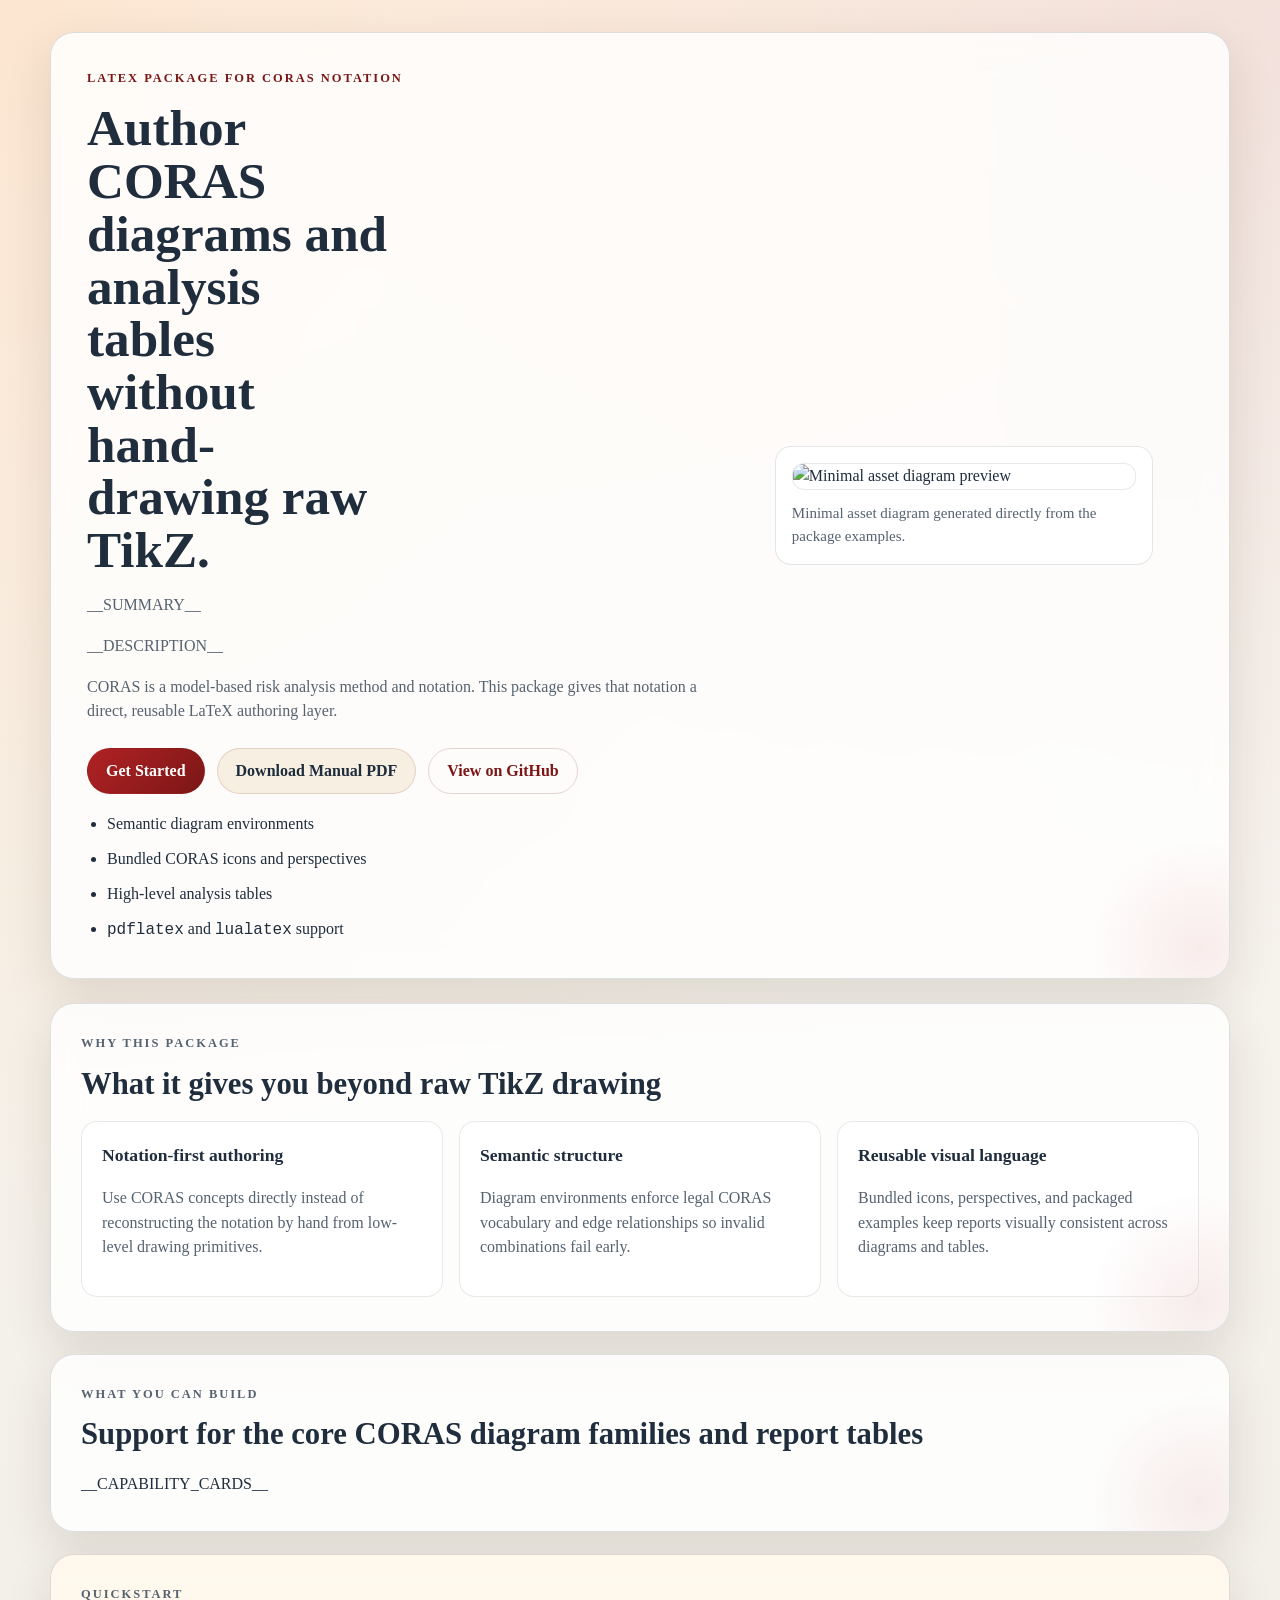
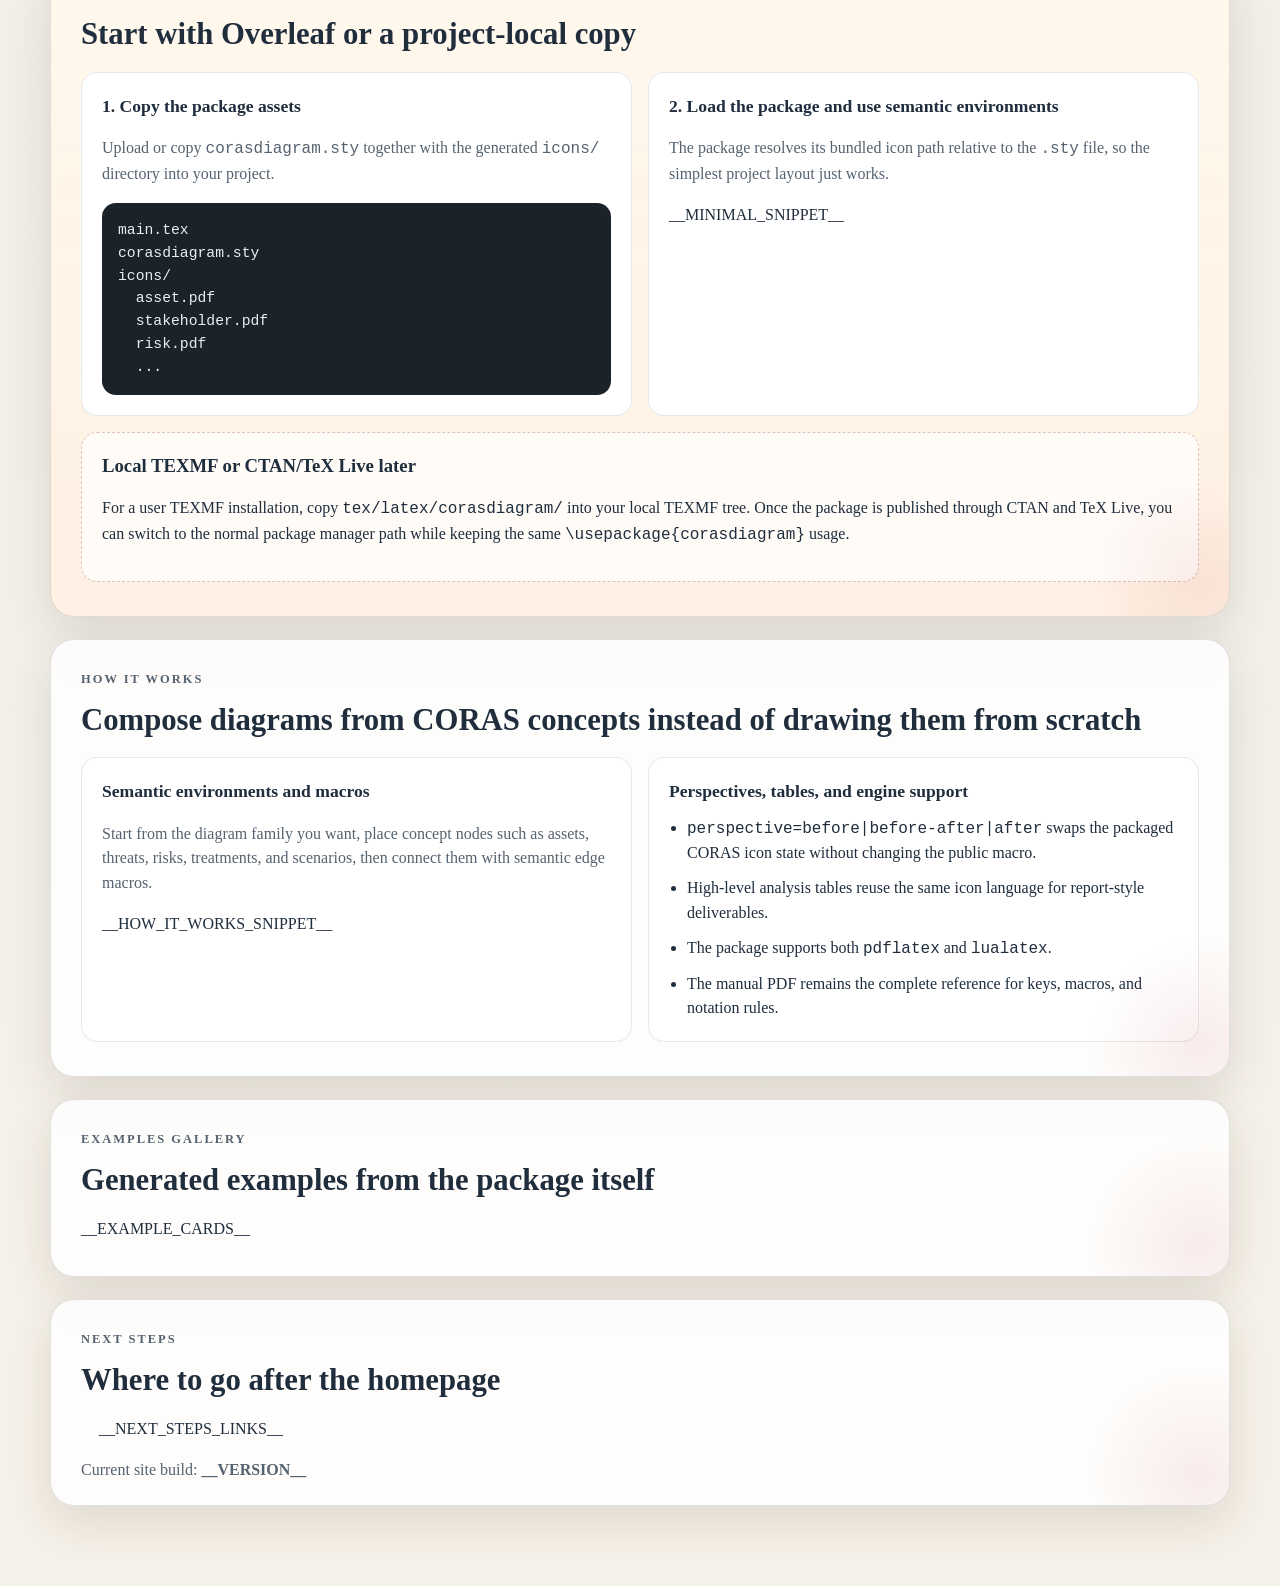
==== site-src/index.html @ f26b9c66 "Redesign Pages site for quick adoption" ====
<!DOCTYPE html>
<html lang="en">
<head>
  <meta charset="utf-8">
  <meta name="viewport" content="width=device-width, initial-scale=1">
  <title>__PAGE_TITLE__</title>
  <meta name="description" content="__SUMMARY__">
  <link rel="icon" href="data:image/svg+xml,%3Csvg xmlns='http://www.w3.org/2000/svg' viewBox='0 0 64 64'%3E%3Crect width='64' height='64' rx='16' fill='%23b12224'/%3E%3Cpath d='M32 10 54 50H10Z' fill='white'/%3E%3Cpath d='M32 22v14' stroke='%23b12224' stroke-width='5' stroke-linecap='round'/%3E%3Ccircle cx='32' cy='42' r='3.5' fill='%23b12224'/%3E%3C/svg%3E">
  <link rel="stylesheet" href="styles.css">
</head>
<body>
  <main class="page-shell">
    <section class="hero">
      <div class="hero__copy">
        <p class="eyebrow">LaTeX package for CORAS notation</p>
        <h1>Author CORAS diagrams and analysis tables without hand-drawing raw TikZ.</h1>
        <p class="hero__summary">__SUMMARY__</p>
        <p class="hero__description">__DESCRIPTION__</p>
        <p class="hero__description">CORAS is a model-based risk analysis method and notation. This package gives that notation a direct, reusable LaTeX authoring layer.</p>
        <div class="hero__actions">
          <a class="button button--primary" href="#get-started">Get Started</a>
          <a class="button button--secondary" href="corasdiagram-doc.pdf">Download Manual PDF</a>
          <a class="button button--ghost" href="__REPO_URL__">View on GitHub</a>
        </div>
        <ul class="hero__facts">
          <li>Semantic diagram environments</li>
          <li>Bundled CORAS icons and perspectives</li>
          <li>High-level analysis tables</li>
          <li><code>pdflatex</code> and <code>lualatex</code> support</li>
        </ul>
      </div>
      <div class="hero__visual">
        <figure class="preview-frame preview-frame--hero">
          <img src="minimal-1.png" alt="Minimal asset diagram preview">
          <figcaption>Minimal asset diagram generated directly from the package examples.</figcaption>
        </figure>
      </div>
    </section>

    <section class="section">
      <div class="section-heading">
        <p class="eyebrow">Why this package</p>
        <h2>What it gives you beyond raw TikZ drawing</h2>
      </div>
      <div class="why-grid">
        <article class="why-card">
          <h3>Notation-first authoring</h3>
          <p>Use CORAS concepts directly instead of reconstructing the notation by hand from low-level drawing primitives.</p>
        </article>
        <article class="why-card">
          <h3>Semantic structure</h3>
          <p>Diagram environments enforce legal CORAS vocabulary and edge relationships so invalid combinations fail early.</p>
        </article>
        <article class="why-card">
          <h3>Reusable visual language</h3>
          <p>Bundled icons, perspectives, and packaged examples keep reports visually consistent across diagrams and tables.</p>
        </article>
      </div>
    </section>

    <section class="section">
      <div class="section-heading">
        <p class="eyebrow">What you can build</p>
        <h2>Support for the core CORAS diagram families and report tables</h2>
      </div>
      <div class="capability-grid">
        __CAPABILITY_CARDS__
      </div>
    </section>

    <section class="section section--accent" id="get-started">
      <div class="section-heading">
        <p class="eyebrow">Quickstart</p>
        <h2>Start with Overleaf or a project-local copy</h2>
      </div>
      <div class="quickstart-grid">
        <article class="info-card">
          <h3>1. Copy the package assets</h3>
          <p>Upload or copy <code>corasdiagram.sty</code> together with the generated <code>icons/</code> directory into your project.</p>
          <pre><code>main.tex
corasdiagram.sty
icons/
  asset.pdf
  stakeholder.pdf
  risk.pdf
  ...</code></pre>
        </article>
        <article class="info-card">
          <h3>2. Load the package and use semantic environments</h3>
          <p>The package resolves its bundled icon path relative to the <code>.sty</code> file, so the simplest project layout just works.</p>
          __MINIMAL_SNIPPET__
        </article>
      </div>
      <div class="quickstart-note">
        <h3>Local TEXMF or CTAN/TeX Live later</h3>
        <p>
          For a user TEXMF installation, copy <code>tex/latex/corasdiagram/</code> into your local TEXMF tree.
          Once the package is published through CTAN and TeX Live, you can switch to the normal package manager path while keeping the same <code>\usepackage{corasdiagram}</code> usage.
        </p>
      </div>
    </section>

    <section class="section">
      <div class="section-heading">
        <p class="eyebrow">How it works</p>
        <h2>Compose diagrams from CORAS concepts instead of drawing them from scratch</h2>
      </div>
      <div class="how-grid">
        <article class="info-card">
          <h3>Semantic environments and macros</h3>
          <p>Start from the diagram family you want, place concept nodes such as assets, threats, risks, treatments, and scenarios, then connect them with semantic edge macros.</p>
          __HOW_IT_WORKS_SNIPPET__
        </article>
        <article class="info-card">
          <h3>Perspectives, tables, and engine support</h3>
          <ul class="feature-list">
            <li><code>perspective=before|before-after|after</code> swaps the packaged CORAS icon state without changing the public macro.</li>
            <li>High-level analysis tables reuse the same icon language for report-style deliverables.</li>
            <li>The package supports both <code>pdflatex</code> and <code>lualatex</code>.</li>
            <li>The manual PDF remains the complete reference for keys, macros, and notation rules.</li>
          </ul>
        </article>
      </div>
    </section>

    <section class="section">
      <div class="section-heading">
        <p class="eyebrow">Examples gallery</p>
        <h2>Generated examples from the package itself</h2>
      </div>
      <div class="gallery-grid">
        __EXAMPLE_CARDS__
      </div>
    </section>

    <section class="section section--compact">
      <div class="section-heading">
        <p class="eyebrow">Next steps</p>
        <h2>Where to go after the homepage</h2>
      </div>
      <div class="next-steps">
        <ul>
          __NEXT_STEPS_LINKS__
        </ul>
        <p class="site-meta">Current site build: <strong>__VERSION__</strong></p>
      </div>
    </section>
  </main>
  <script src="app.js"></script>
</body>
</html>
---- site-src/styles.css ----
:root {
  --bg: #f2efe8;
  --surface: rgba(255, 255, 255, 0.82);
  --surface-strong: #ffffff;
  --surface-ink: #1f2d3d;
  --muted: #556270;
  --line: rgba(31, 45, 61, 0.14);
  --accent: #b12224;
  --accent-deep: #7b1616;
  --accent-soft: #ffe8d7;
  --sand: #f7efe1;
  --shadow: 0 18px 48px rgba(47, 34, 20, 0.12);
  --radius: 24px;
  --radius-small: 16px;
}

* {
  box-sizing: border-box;
}

html {
  scroll-behavior: smooth;
}

body {
  margin: 0;
  color: var(--surface-ink);
  background:
    radial-gradient(circle at top left, rgba(255, 208, 169, 0.45), transparent 38%),
    radial-gradient(circle at top right, rgba(177, 34, 36, 0.10), transparent 28%),
    linear-gradient(180deg, #faf7f1 0%, var(--bg) 56%, #f7f2e9 100%);
  font-family: "Iowan Old Style", "Palatino Linotype", "Book Antiqua", Georgia, serif;
  line-height: 1.55;
}

img {
  display: block;
  width: 100%;
  height: auto;
}

a {
  color: var(--accent-deep);
}

code,
pre {
  font-family: "SFMono-Regular", "Menlo", "Monaco", "Consolas", monospace;
}

.page-shell {
  width: min(1180px, calc(100% - 32px));
  margin: 0 auto;
  padding: 32px 0 64px;
}

.hero,
.section {
  position: relative;
  overflow: hidden;
  border: 1px solid var(--line);
  border-radius: var(--radius);
  background: var(--surface);
  backdrop-filter: blur(14px);
  box-shadow: var(--shadow);
}

.hero {
  display: grid;
  gap: 28px;
  padding: 36px;
  margin-bottom: 24px;
}

.hero::after,
.section::after {
  content: "";
  position: absolute;
  inset: auto -80px -80px auto;
  width: 220px;
  height: 220px;
  background: radial-gradient(circle, rgba(177, 34, 36, 0.08), transparent 70%);
  pointer-events: none;
}

.hero__copy h1 {
  margin: 0 0 16px;
  font-size: clamp(2.3rem, 4vw, 4.6rem);
  line-height: 1.03;
  max-width: 12ch;
}

.eyebrow {
  margin: 0 0 14px;
  color: var(--accent-deep);
  font-size: 0.78rem;
  font-weight: 700;
  letter-spacing: 0.16em;
  text-transform: uppercase;
}

.hero__summary,
.hero__description,
.section-heading p,
.capability-card p,
.why-card p,
.info-card p,
.gallery-card p,
.next-steps p {
  color: var(--muted);
}

.hero__actions {
  display: flex;
  flex-wrap: wrap;
  gap: 12px;
  margin: 24px 0 18px;
}

.button {
  display: inline-flex;
  align-items: center;
  justify-content: center;
  min-height: 46px;
  padding: 0 18px;
  border-radius: 999px;
  border: 1px solid transparent;
  font-weight: 700;
  text-decoration: none;
  transition: transform 0.18s ease, border-color 0.18s ease, background 0.18s ease;
}

.button:hover {
  transform: translateY(-1px);
}

.button--primary {
  color: white;
  background: linear-gradient(135deg, var(--accent), var(--accent-deep));
}

.button--secondary {
  color: var(--surface-ink);
  background: var(--sand);
  border-color: rgba(123, 22, 22, 0.14);
}

.button--ghost {
  color: var(--accent-deep);
  background: transparent;
  border-color: rgba(123, 22, 22, 0.18);
}

.hero__facts {
  display: grid;
  gap: 10px;
  margin: 0;
  padding-left: 20px;
}

.hero__facts li {
  color: var(--surface-ink);
}

.preview-frame {
  padding: 16px;
  border-radius: var(--radius-small);
  background: rgba(255, 255, 255, 0.9);
  border: 1px solid rgba(31, 45, 61, 0.12);
}

.preview-frame img {
  border-radius: 12px;
  border: 1px solid rgba(31, 45, 61, 0.10);
  background: white;
}

.preview-frame figcaption {
  margin-top: 12px;
  color: var(--muted);
  font-size: 0.94rem;
}

.section {
  padding: 30px 30px 34px;
  margin-bottom: 22px;
}

.section--accent {
  background: linear-gradient(180deg, rgba(255, 248, 237, 0.98), rgba(255, 241, 226, 0.92));
}

.section--compact {
  padding-bottom: 22px;
}

.section-heading {
  margin-bottom: 20px;
}

.section-heading h2 {
  margin: 0;
  font-size: clamp(1.7rem, 2.4vw, 2.5rem);
  line-height: 1.1;
}

.why-grid,
.capability-grid,
.quickstart-grid,
.how-grid,
.gallery-grid {
  display: grid;
  gap: 16px;
}

.why-card,
.capability-card,
.info-card,
.gallery-card,
.code-card {
  position: relative;
  padding: 20px;
  border: 1px solid rgba(31, 45, 61, 0.10);
  border-radius: var(--radius-small);
  background: var(--surface-strong);
}

.why-card h3,
.capability-card h3,
.info-card h3,
.gallery-card h3,
.code-card h3 {
  margin: 0 0 10px;
  font-size: 1.1rem;
}

.capability-card {
  background: linear-gradient(180deg, rgba(255, 255, 255, 0.97), rgba(255, 251, 247, 0.97));
}

.quickstart-note {
  margin-top: 16px;
  padding: 18px 20px;
  border-radius: var(--radius-small);
  border: 1px dashed rgba(123, 22, 22, 0.25);
  background: rgba(255, 255, 255, 0.7);
}

.quickstart-note h3 {
  margin: 0 0 8px;
}

pre {
  margin: 14px 0 0;
  padding: 16px;
  overflow-x: auto;
  border-radius: 14px;
  background: #1b2229;
  color: #e9eef2;
  font-size: 0.92rem;
}

.code-card pre {
  margin-top: 12px;
}

.code-card__header {
  display: flex;
  align-items: center;
  justify-content: space-between;
  gap: 16px;
}

.copy-button {
  padding: 8px 12px;
  border: 1px solid rgba(27, 34, 41, 0.14);
  border-radius: 999px;
  background: #fff5eb;
  color: var(--accent-deep);
  font: inherit;
  font-size: 0.88rem;
  font-weight: 700;
  cursor: pointer;
}

.feature-list {
  display: grid;
  gap: 10px;
  margin: 0;
  padding-left: 18px;
}

.gallery-card {
  padding: 0;
  overflow: hidden;
}

.gallery-card img {
  aspect-ratio: 4 / 3;
  object-fit: cover;
  border-bottom: 1px solid rgba(31, 45, 61, 0.10);
  background: white;
}

.gallery-card__body {
  padding: 18px;
}

.next-steps ul {
  display: grid;
  gap: 10px;
  padding-left: 18px;
  margin: 0 0 16px;
}

.site-meta {
  margin: 0;
}

@media (min-width: 900px) {
  .hero {
    grid-template-columns: minmax(0, 1.15fr) minmax(320px, 0.85fr);
    align-items: center;
  }

  .why-grid,
  .capability-grid {
    grid-template-columns: repeat(3, minmax(0, 1fr));
  }

  .quickstart-grid,
  .how-grid {
    grid-template-columns: repeat(2, minmax(0, 1fr));
  }

  .gallery-grid {
    grid-template-columns: repeat(2, minmax(0, 1fr));
  }
}

@media (min-width: 1160px) {
  .gallery-grid {
    grid-template-columns: repeat(3, minmax(0, 1fr));
  }
}

@media (max-width: 720px) {
  .page-shell {
    width: min(100% - 20px, 1180px);
    padding-top: 20px;
  }

  .hero,
  .section {
    padding: 22px 18px 24px;
  }

  .hero__copy h1 {
    max-width: none;
  }

  .hero__actions {
    flex-direction: column;
  }

  .button {
    width: 100%;
  }
}
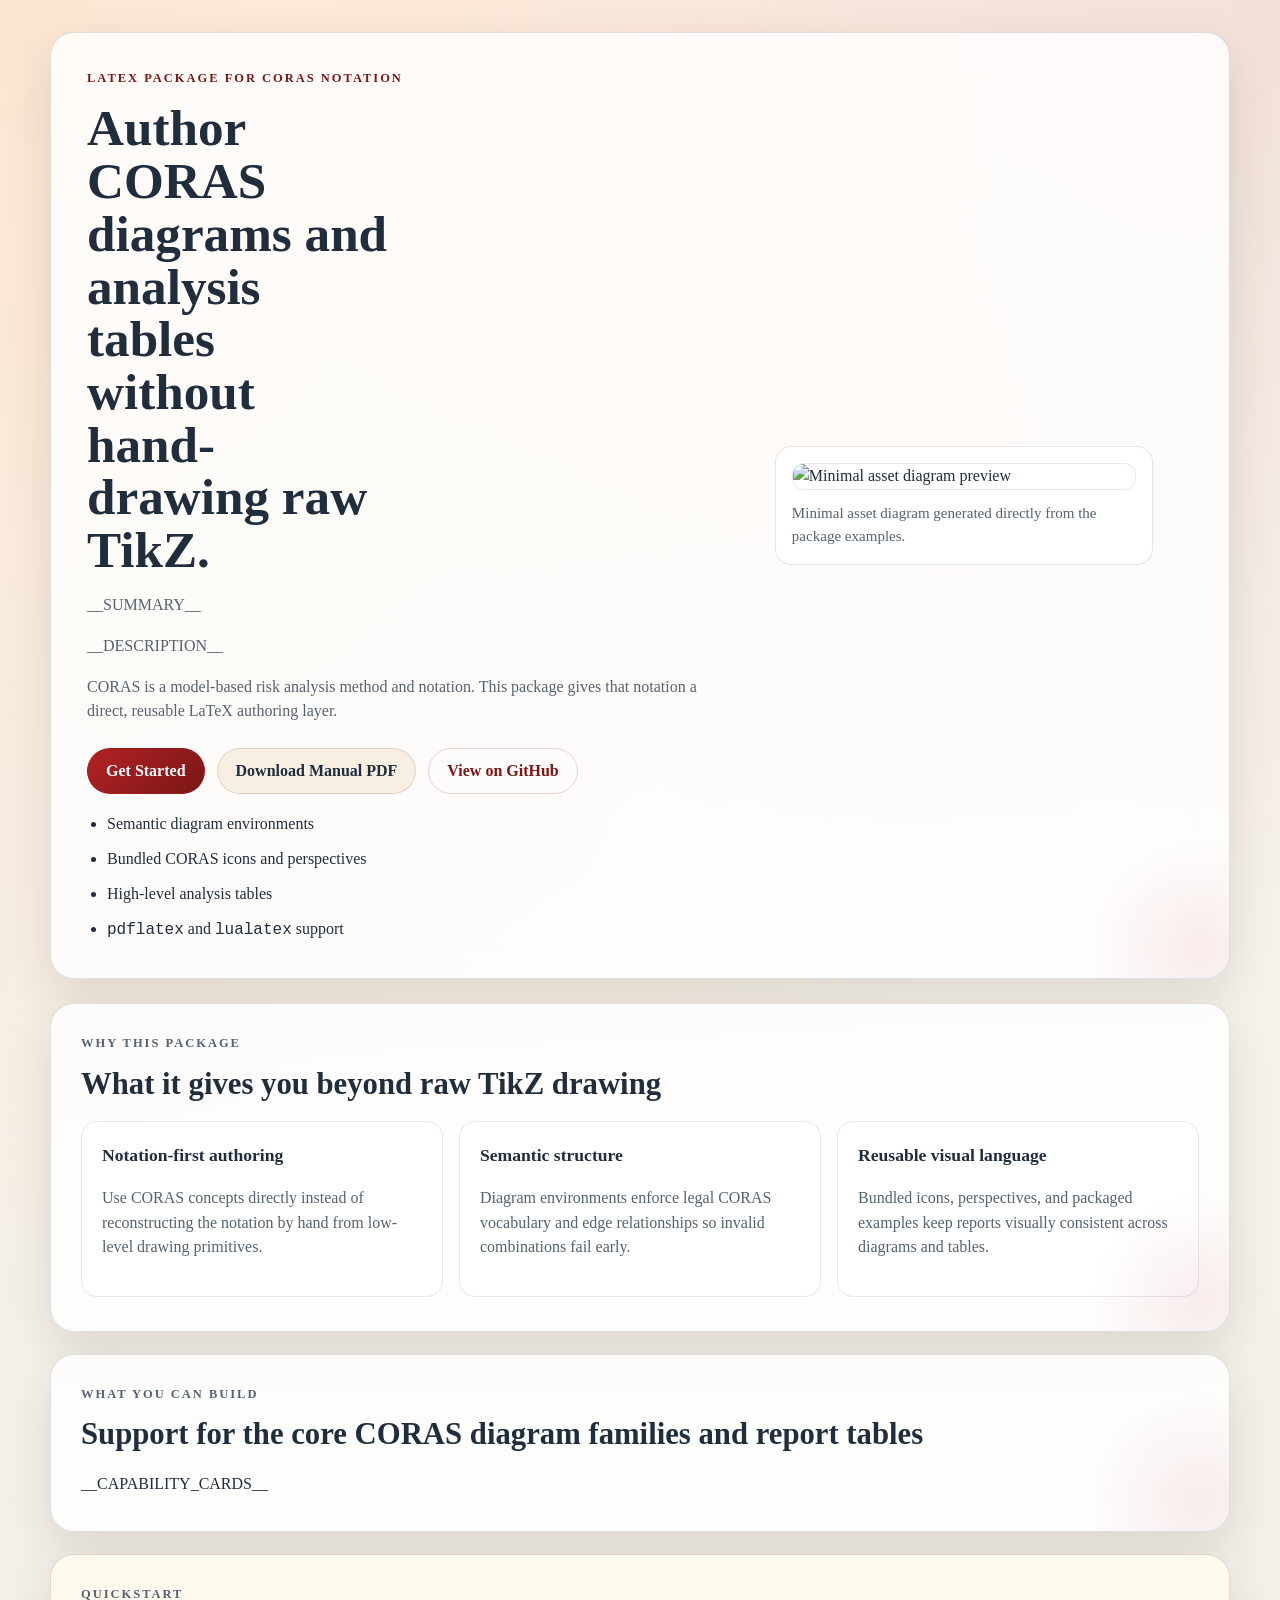
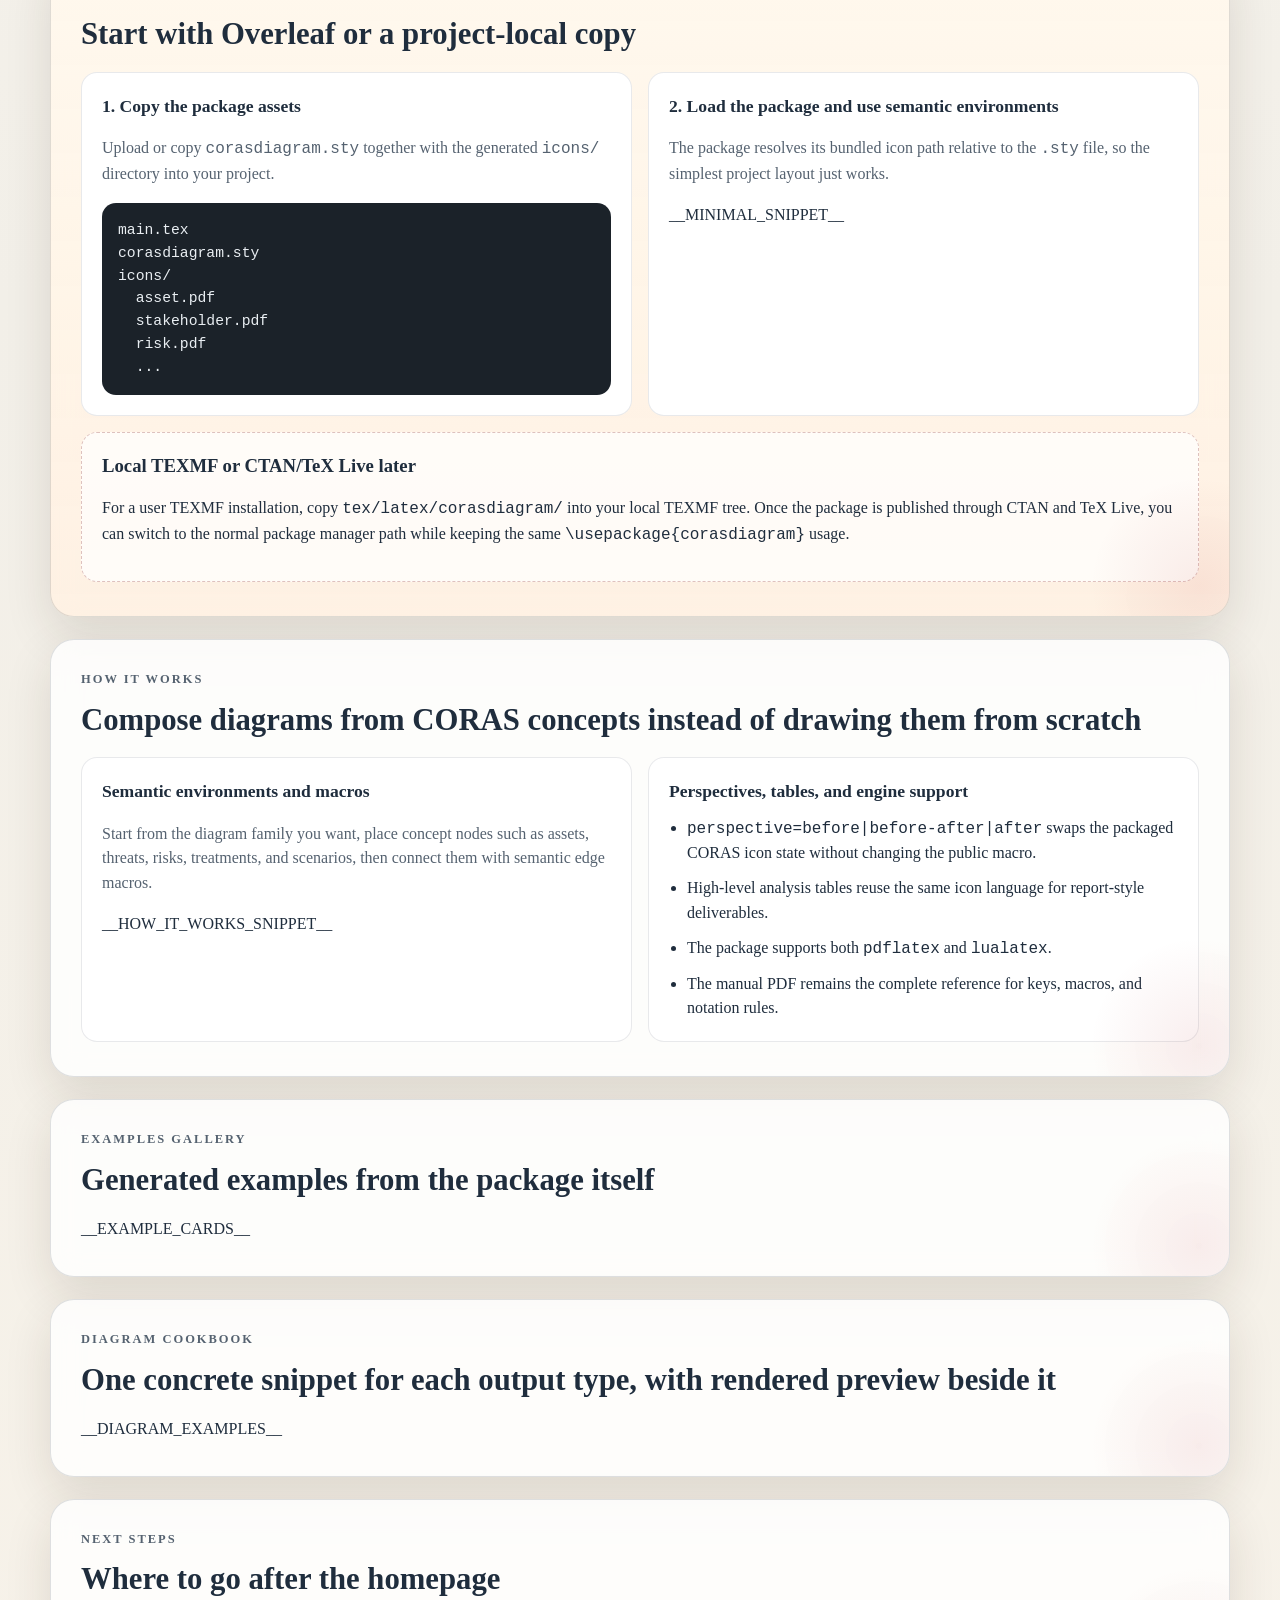
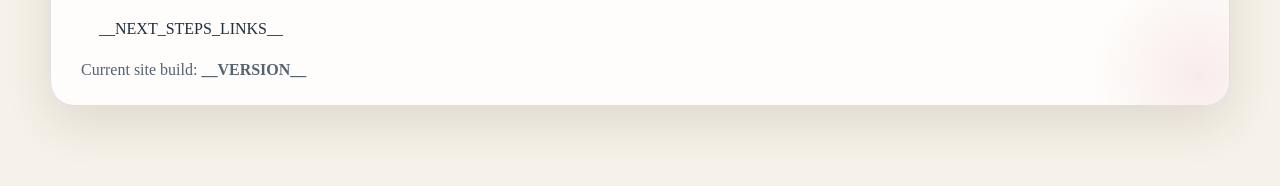
==== commit a40163c9: "Add diagram cookbook examples to site" ====
--- a/site-src/index.html
+++ b/site-src/index.html
@@ -133,6 +133,16 @@
       </div>
     </section>
 
+    <section class="section">
+      <div class="section-heading">
+        <p class="eyebrow">Diagram cookbook</p>
+        <h2>One concrete snippet for each output type, with rendered preview beside it</h2>
+      </div>
+      <div class="example-rows">
+        __DIAGRAM_EXAMPLES__
+      </div>
+    </section>
+
     <section class="section section--compact">
       <div class="section-heading">
         <p class="eyebrow">Next steps</p>
--- a/site-src/styles.css
+++ b/site-src/styles.css
@@ -317,6 +317,24 @@
   margin: 0;
 }
 
+.example-rows {
+  display: grid;
+  gap: 18px;
+}
+
+.example-row {
+  display: grid;
+  gap: 14px;
+}
+
+.example-row__visual {
+  margin: 0;
+}
+
+.example-row .code-card {
+  margin: 0;
+}
+
 @media (min-width: 900px) {
   .hero {
     grid-template-columns: minmax(0, 1.15fr) minmax(320px, 0.85fr);
@@ -336,6 +354,11 @@
   .gallery-grid {
     grid-template-columns: repeat(2, minmax(0, 1fr));
   }
+
+  .example-row {
+    grid-template-columns: minmax(0, 1fr) minmax(0, 1fr);
+    align-items: start;
+  }
 }
 
 @media (min-width: 1160px) {
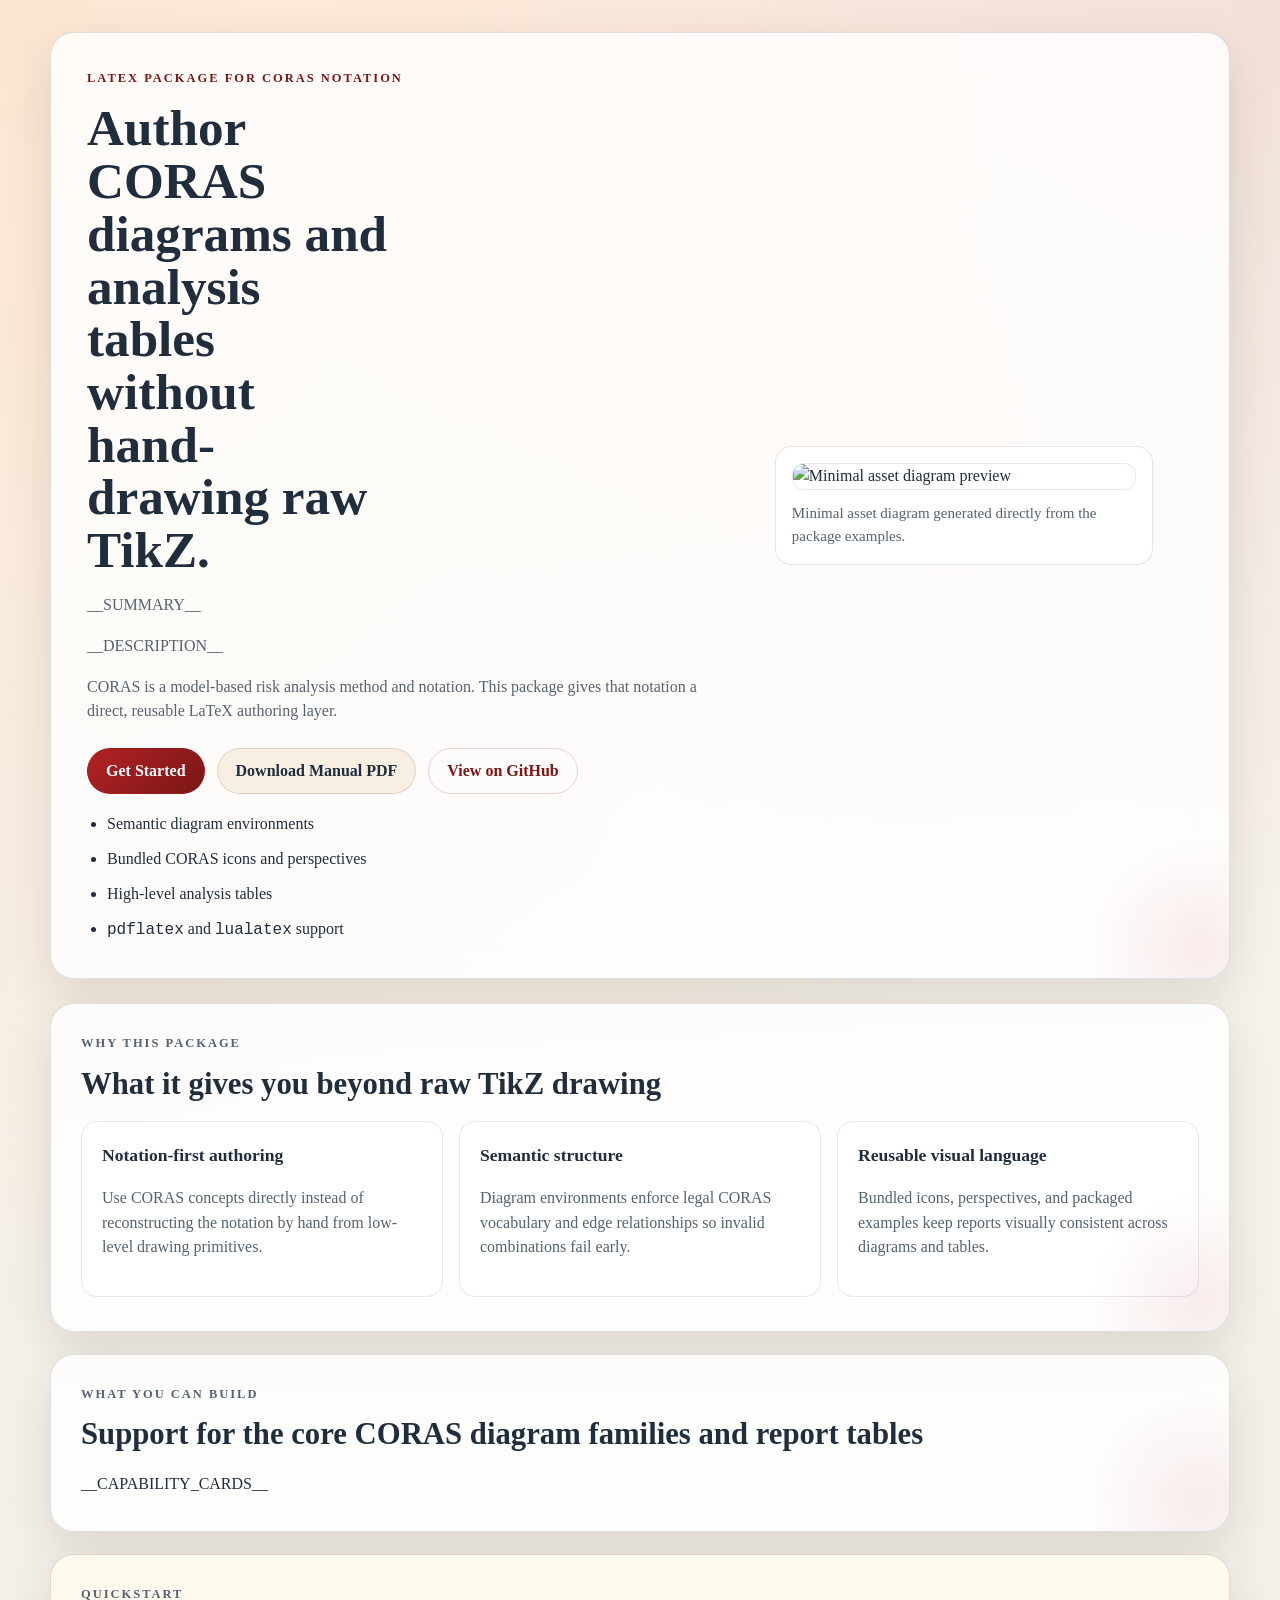
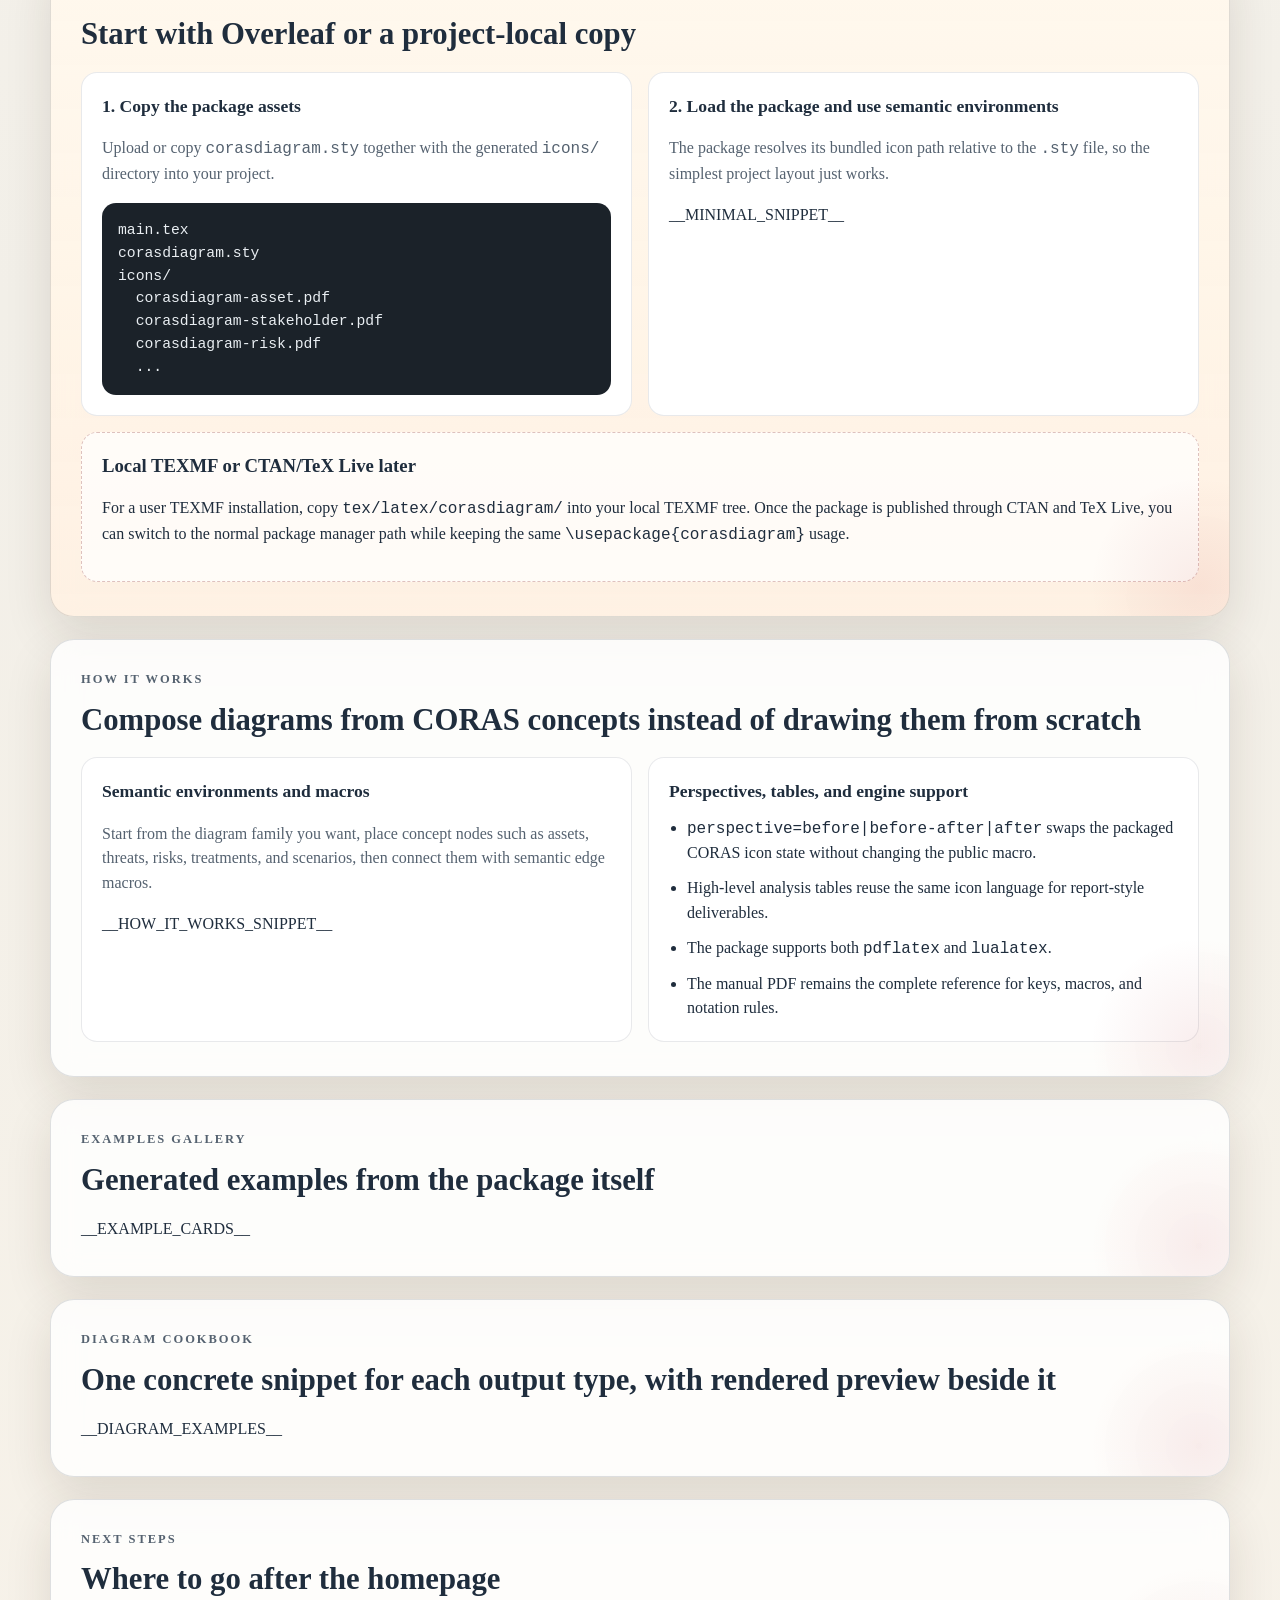
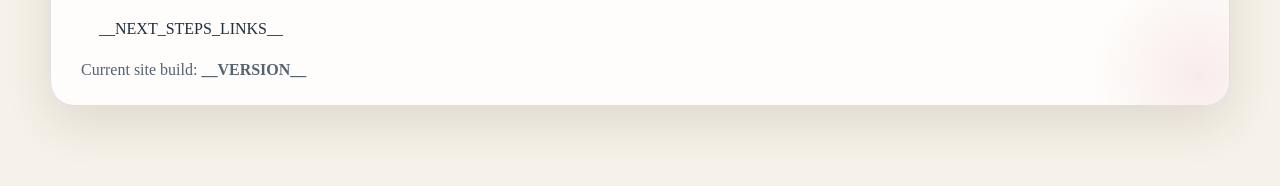
==== commit e36fbc82: "Prefix runtime icon PDFs for TeX Live" ====
--- a/site-src/index.html
+++ b/site-src/index.html
@@ -80,9 +80,9 @@
           <pre><code>main.tex
 corasdiagram.sty
 icons/
-  asset.pdf
-  stakeholder.pdf
-  risk.pdf
+  corasdiagram-asset.pdf
+  corasdiagram-stakeholder.pdf
+  corasdiagram-risk.pdf
   ...</code></pre>
         </article>
         <article class="info-card">
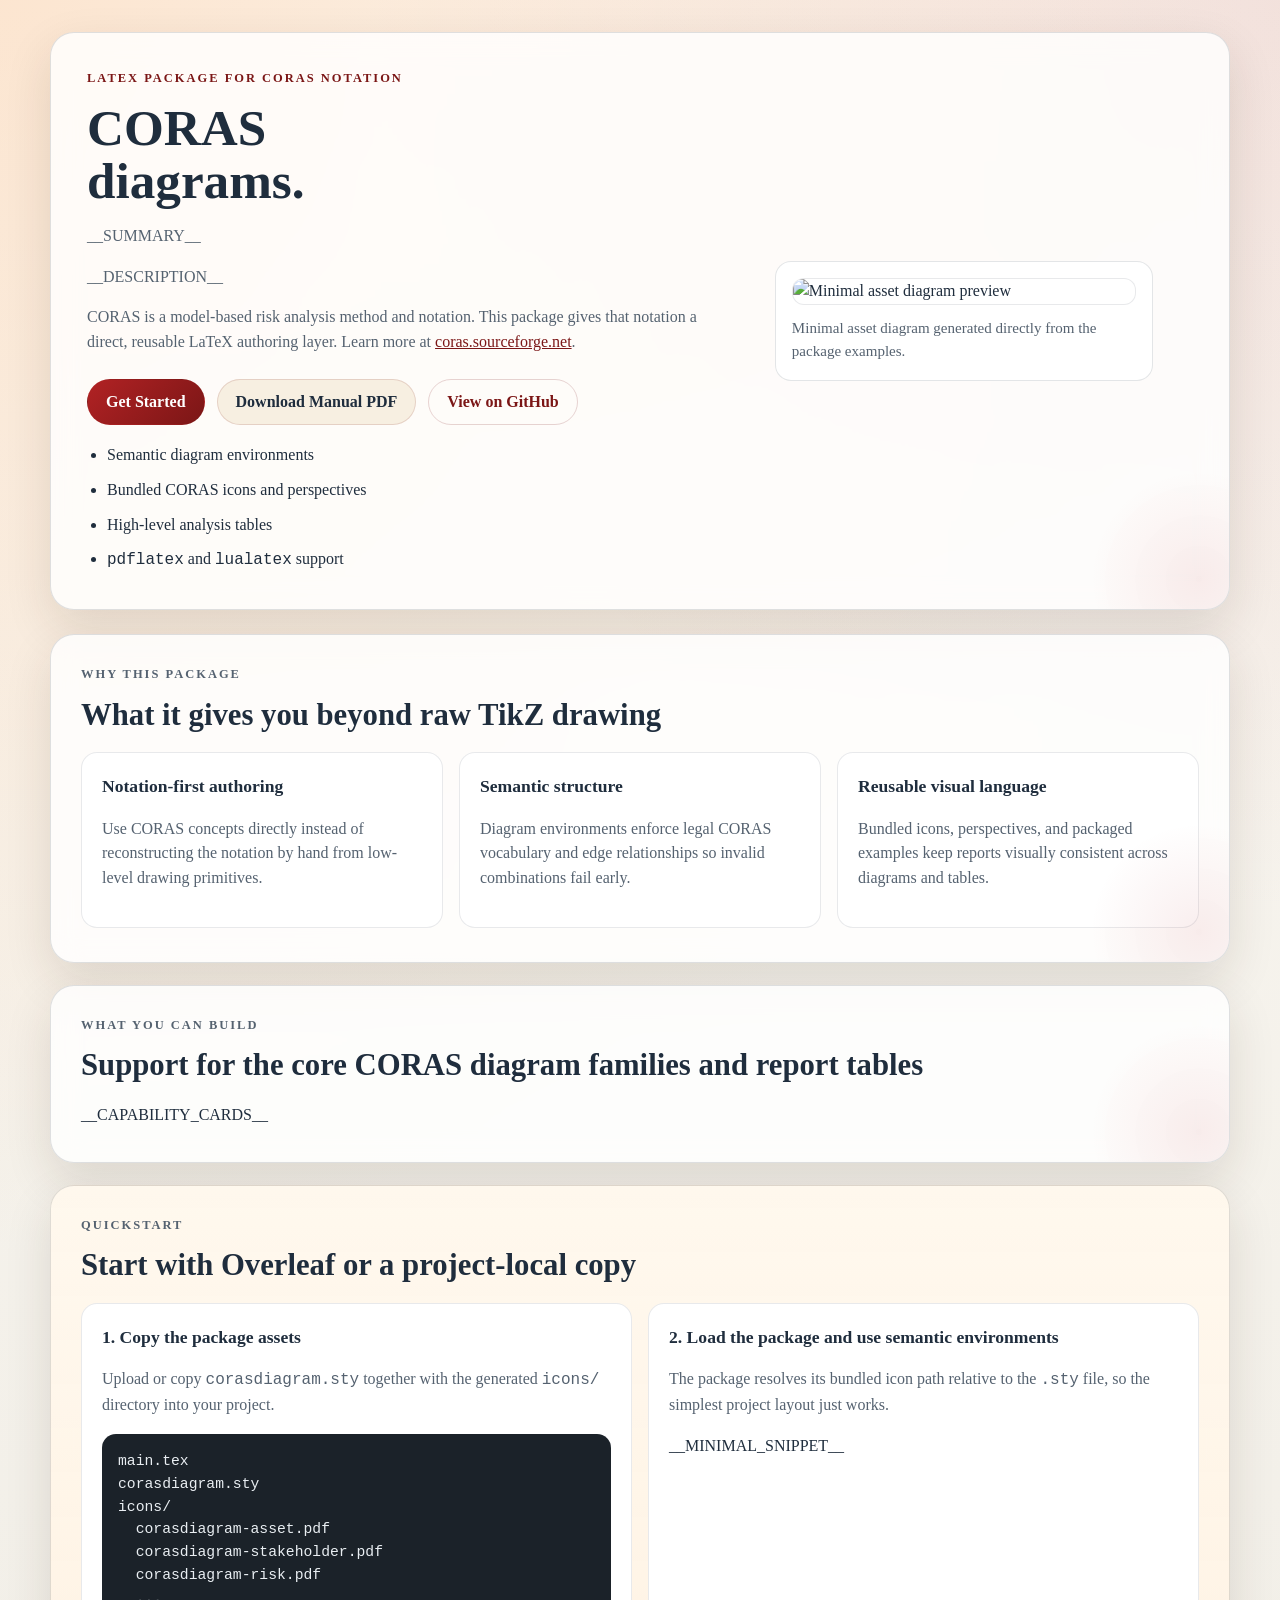
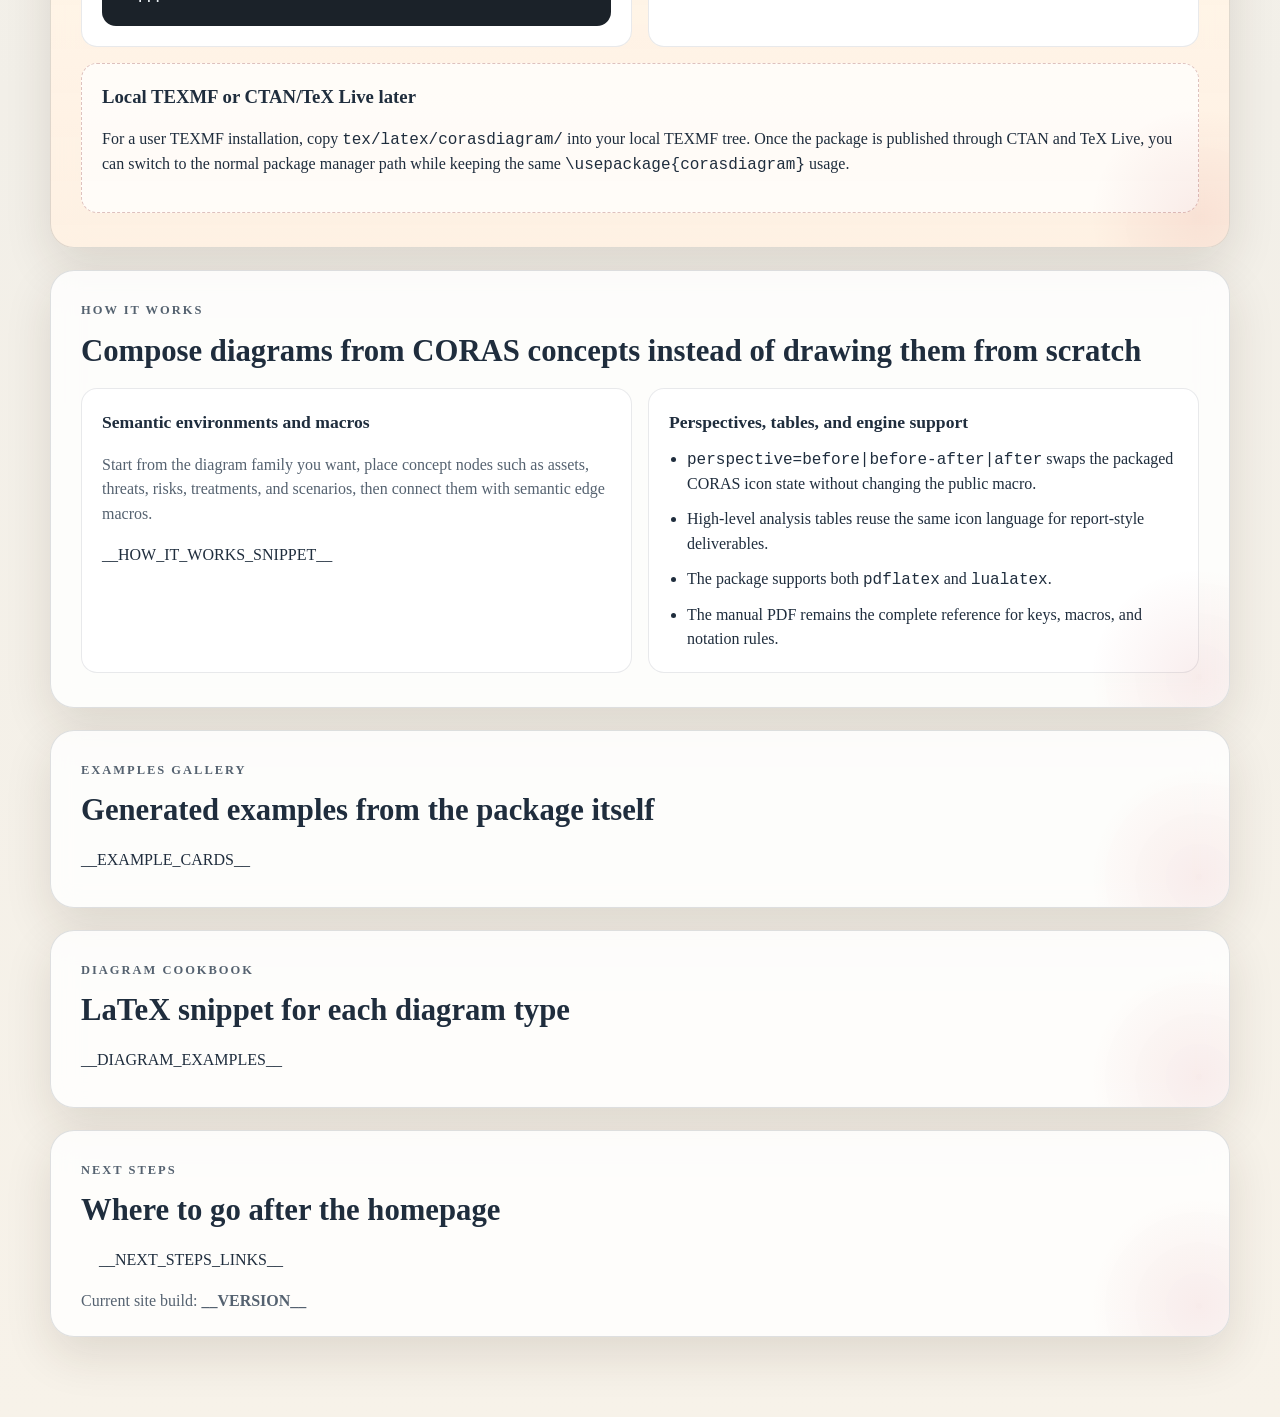
==== commit 26fe4cc0: "Refine site hero copy and diagram examples heading" ====
--- a/site-src/index.html
+++ b/site-src/index.html
@@ -13,10 +13,10 @@
     <section class="hero">
       <div class="hero__copy">
         <p class="eyebrow">LaTeX package for CORAS notation</p>
-        <h1>Author CORAS diagrams and analysis tables without hand-drawing raw TikZ.</h1>
+        <h1>CORAS diagrams.</h1>
         <p class="hero__summary">__SUMMARY__</p>
         <p class="hero__description">__DESCRIPTION__</p>
-        <p class="hero__description">CORAS is a model-based risk analysis method and notation. This package gives that notation a direct, reusable LaTeX authoring layer.</p>
+        <p class="hero__description">CORAS is a model-based risk analysis method and notation. This package gives that notation a direct, reusable LaTeX authoring layer. Learn more at <a href="https://coras.sourceforge.net/index.html">coras.sourceforge.net</a>.</p>
         <div class="hero__actions">
           <a class="button button--primary" href="#get-started">Get Started</a>
           <a class="button button--secondary" href="corasdiagram-doc.pdf">Download Manual PDF</a>
@@ -136,7 +136,7 @@
     <section class="section">
       <div class="section-heading">
         <p class="eyebrow">Diagram cookbook</p>
-        <h2>One concrete snippet for each output type, with rendered preview beside it</h2>
+        <h2>LaTeX snippet for each diagram type</h2>
       </div>
       <div class="example-rows">
         __DIAGRAM_EXAMPLES__
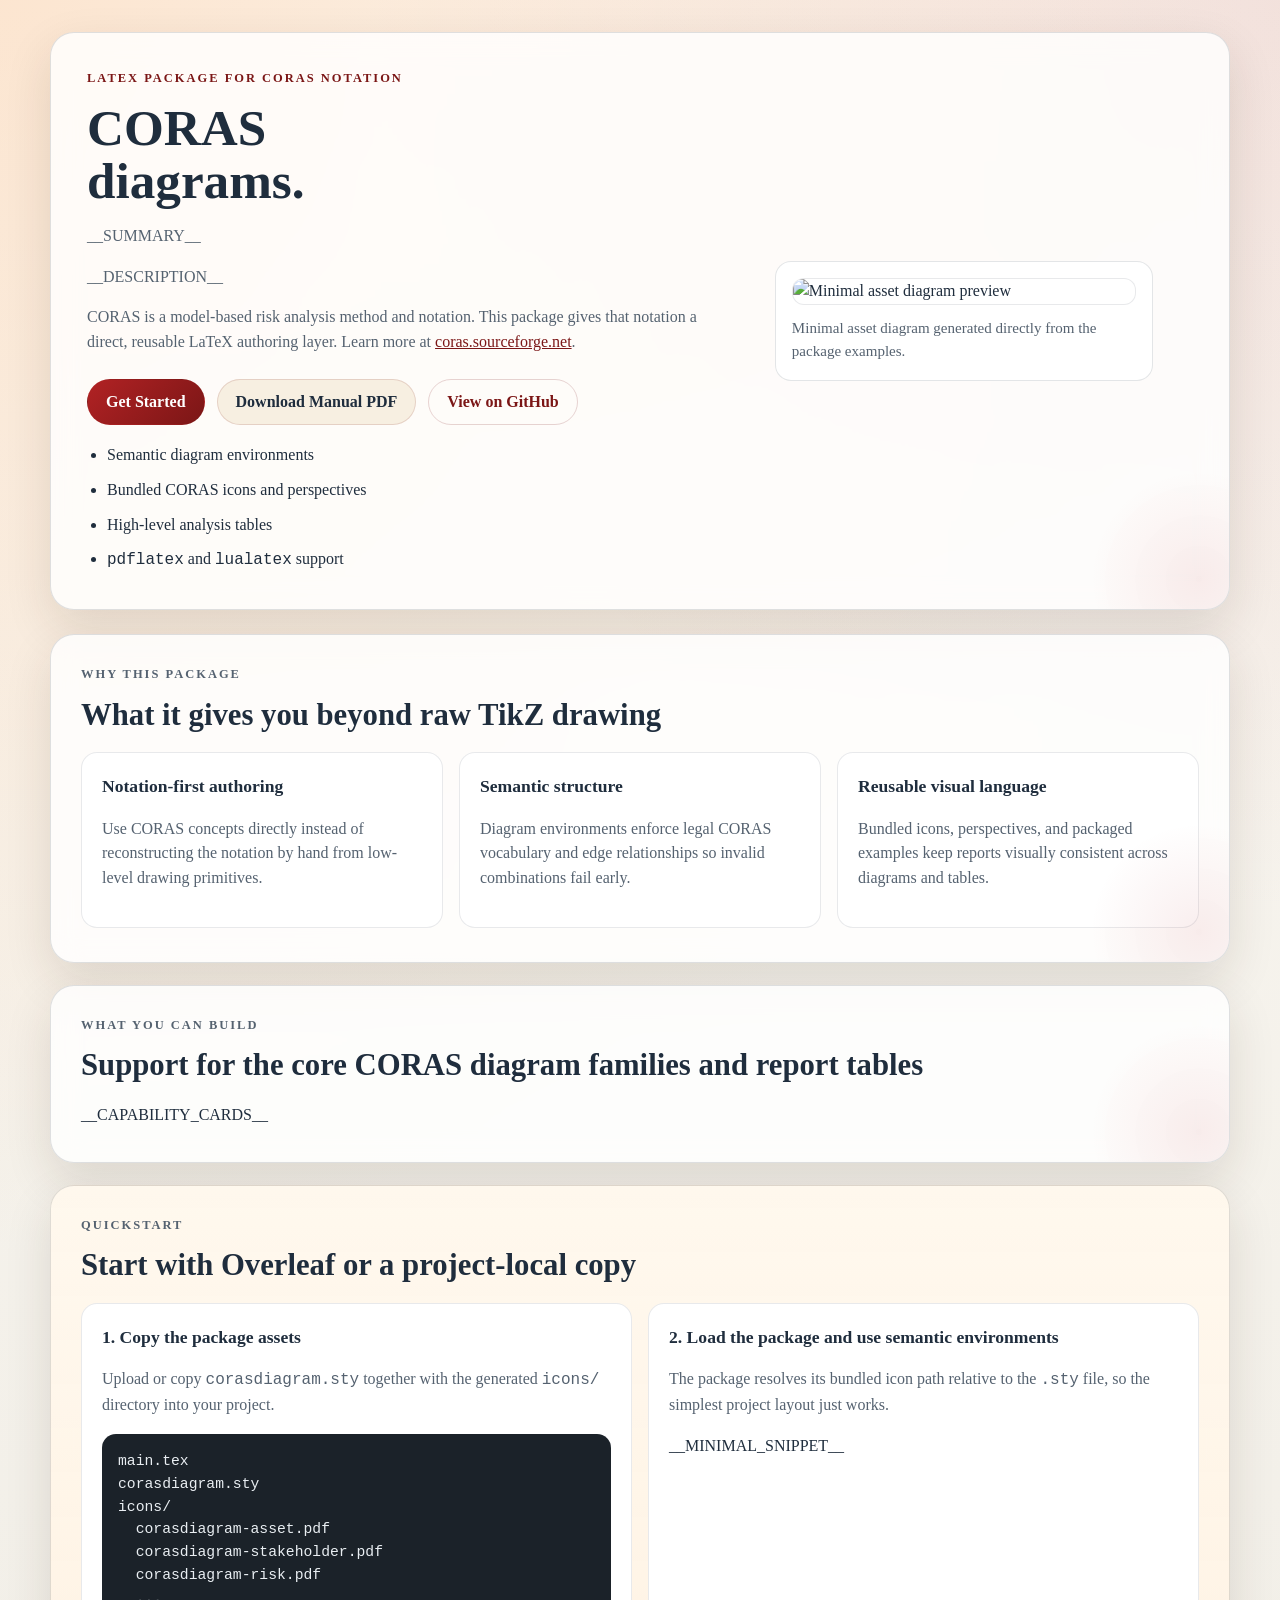
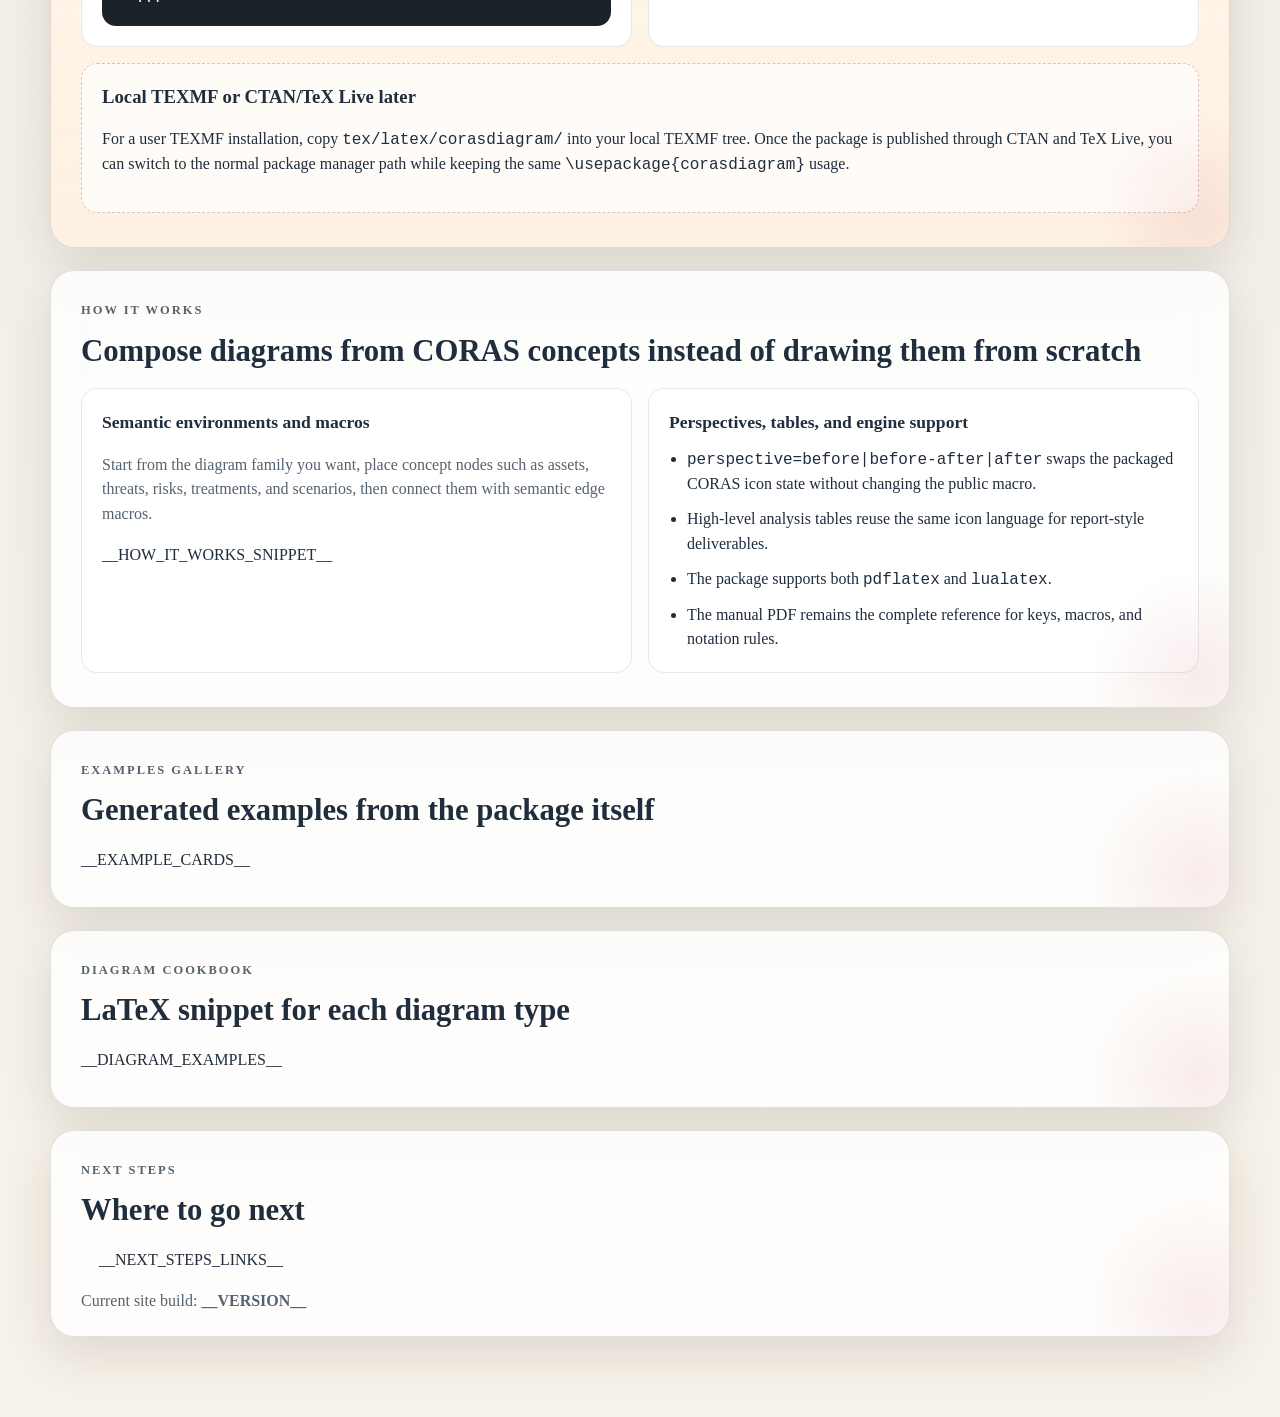
==== commit f6b16d73: "Shorten next-steps heading on the homepage" ====
--- a/site-src/index.html
+++ b/site-src/index.html
@@ -146,7 +146,7 @@
     <section class="section section--compact">
       <div class="section-heading">
         <p class="eyebrow">Next steps</p>
-        <h2>Where to go after the homepage</h2>
+        <h2>Where to go next</h2>
       </div>
       <div class="next-steps">
         <ul>
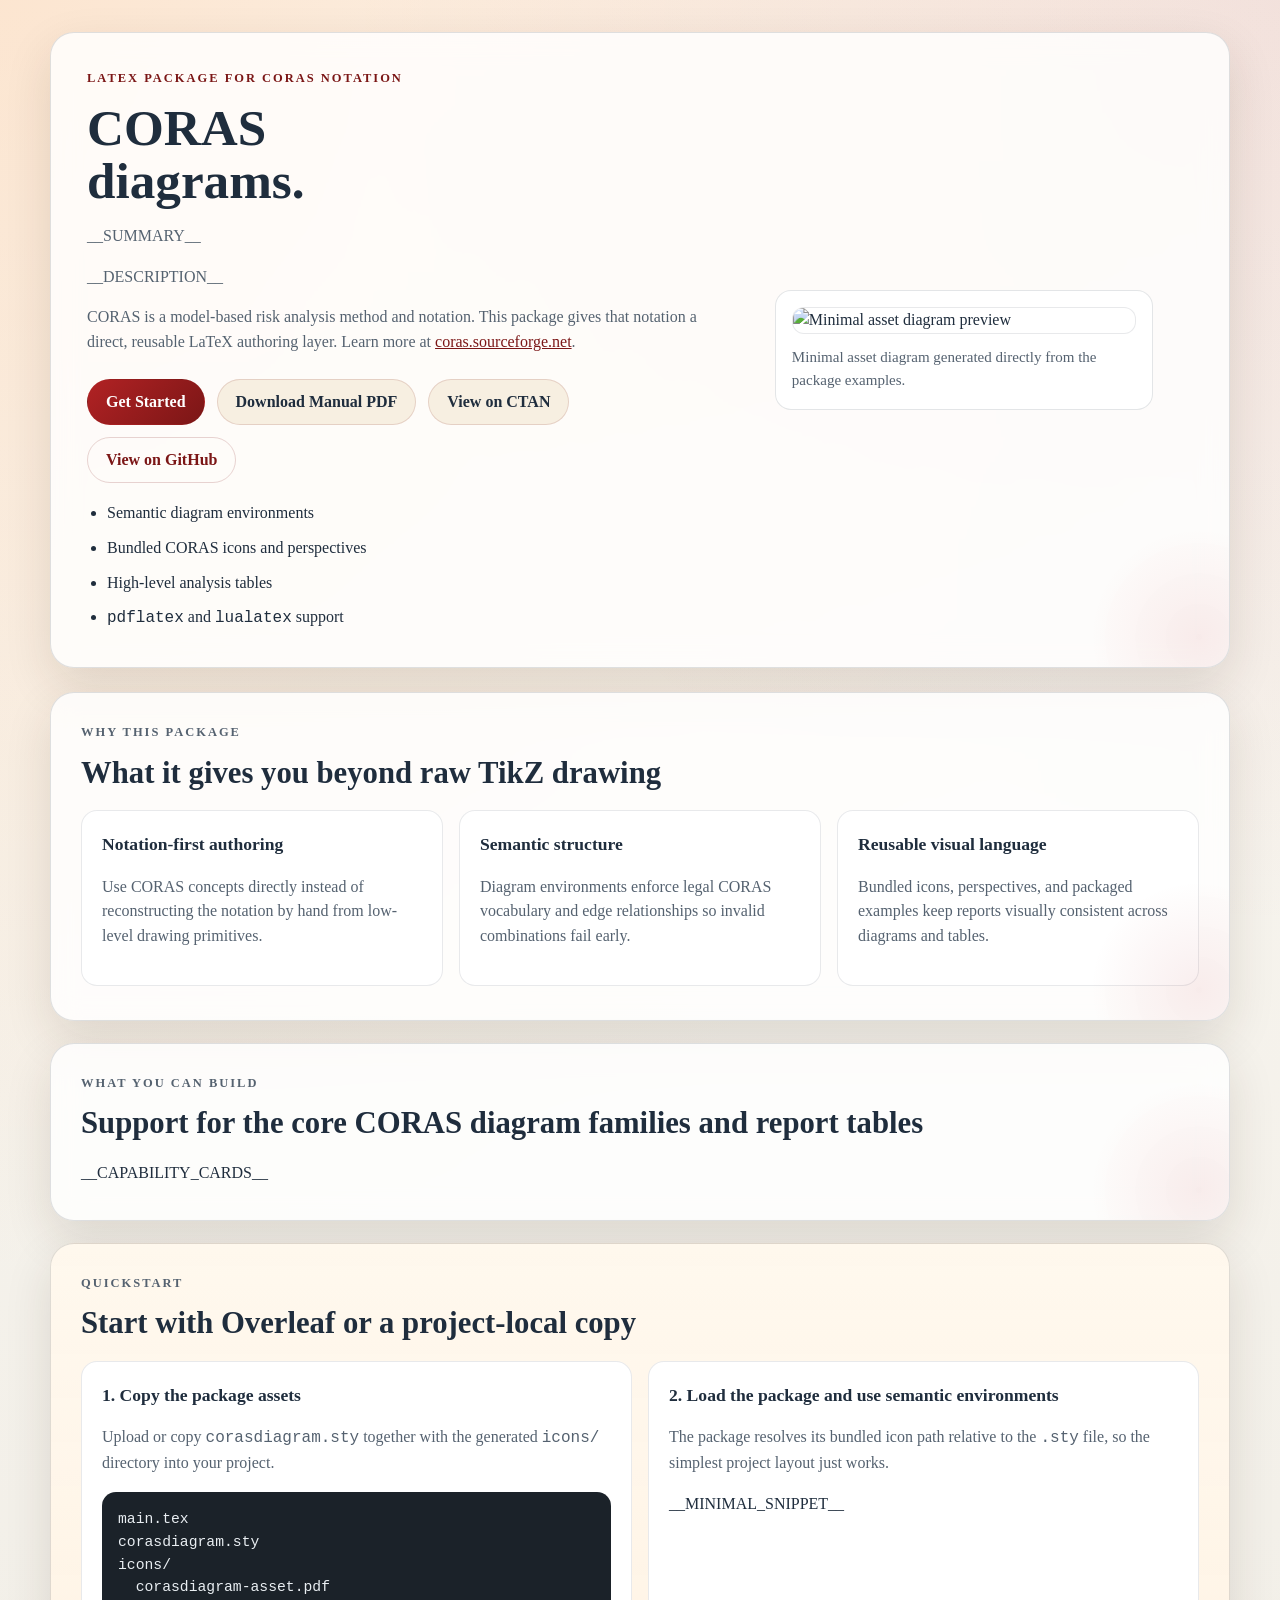
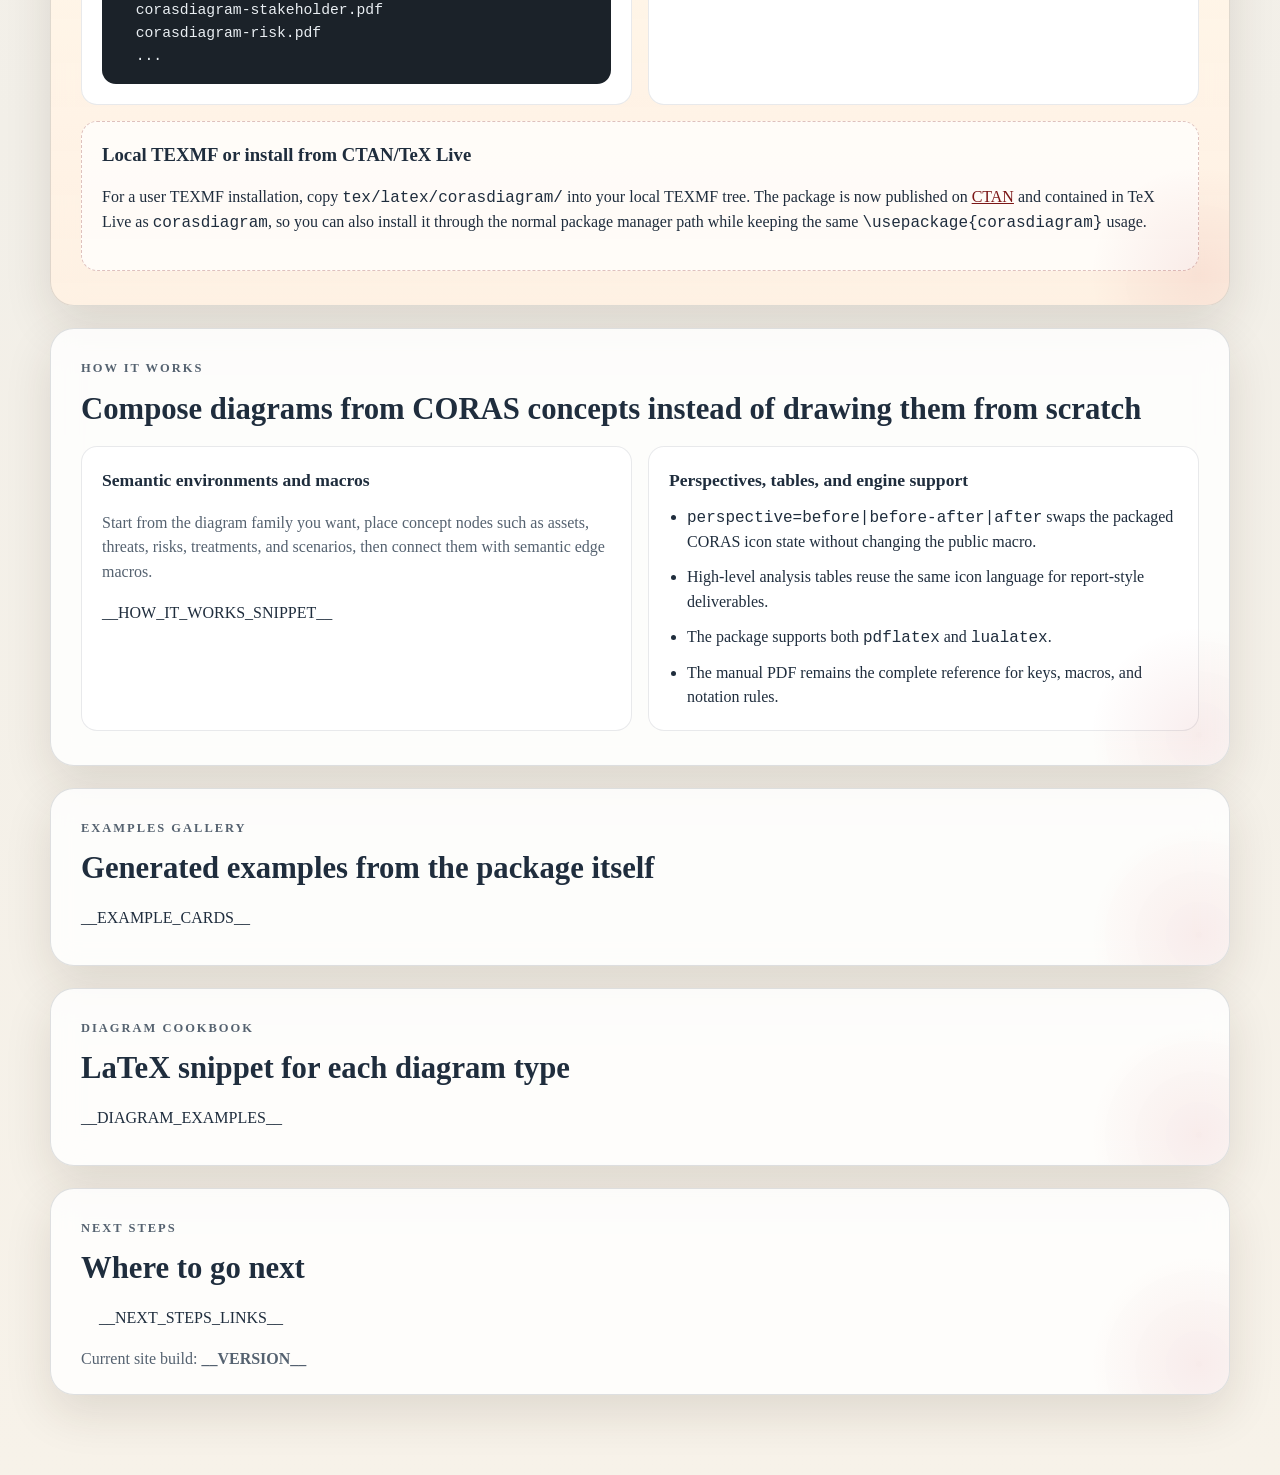
==== commit 37425183: "Render vulnerabilities as markers on causal paths" ====
--- a/site-src/index.html
+++ b/site-src/index.html
@@ -20,6 +20,7 @@
         <div class="hero__actions">
           <a class="button button--primary" href="#get-started">Get Started</a>
           <a class="button button--secondary" href="corasdiagram-doc.pdf">Download Manual PDF</a>
+          <a class="button button--secondary" href="https://ctan.org/pkg/corasdiagram">View on CTAN</a>
           <a class="button button--ghost" href="__REPO_URL__">View on GitHub</a>
         </div>
         <ul class="hero__facts">
@@ -92,10 +93,10 @@
         </article>
       </div>
       <div class="quickstart-note">
-        <h3>Local TEXMF or CTAN/TeX Live later</h3>
+        <h3>Local TEXMF or install from CTAN/TeX Live</h3>
         <p>
           For a user TEXMF installation, copy <code>tex/latex/corasdiagram/</code> into your local TEXMF tree.
-          Once the package is published through CTAN and TeX Live, you can switch to the normal package manager path while keeping the same <code>\usepackage{corasdiagram}</code> usage.
+          The package is now published on <a href="https://ctan.org/pkg/corasdiagram">CTAN</a> and contained in TeX Live as <code>corasdiagram</code>, so you can also install it through the normal package manager path while keeping the same <code>\usepackage{corasdiagram}</code> usage.
         </p>
       </div>
     </section>
